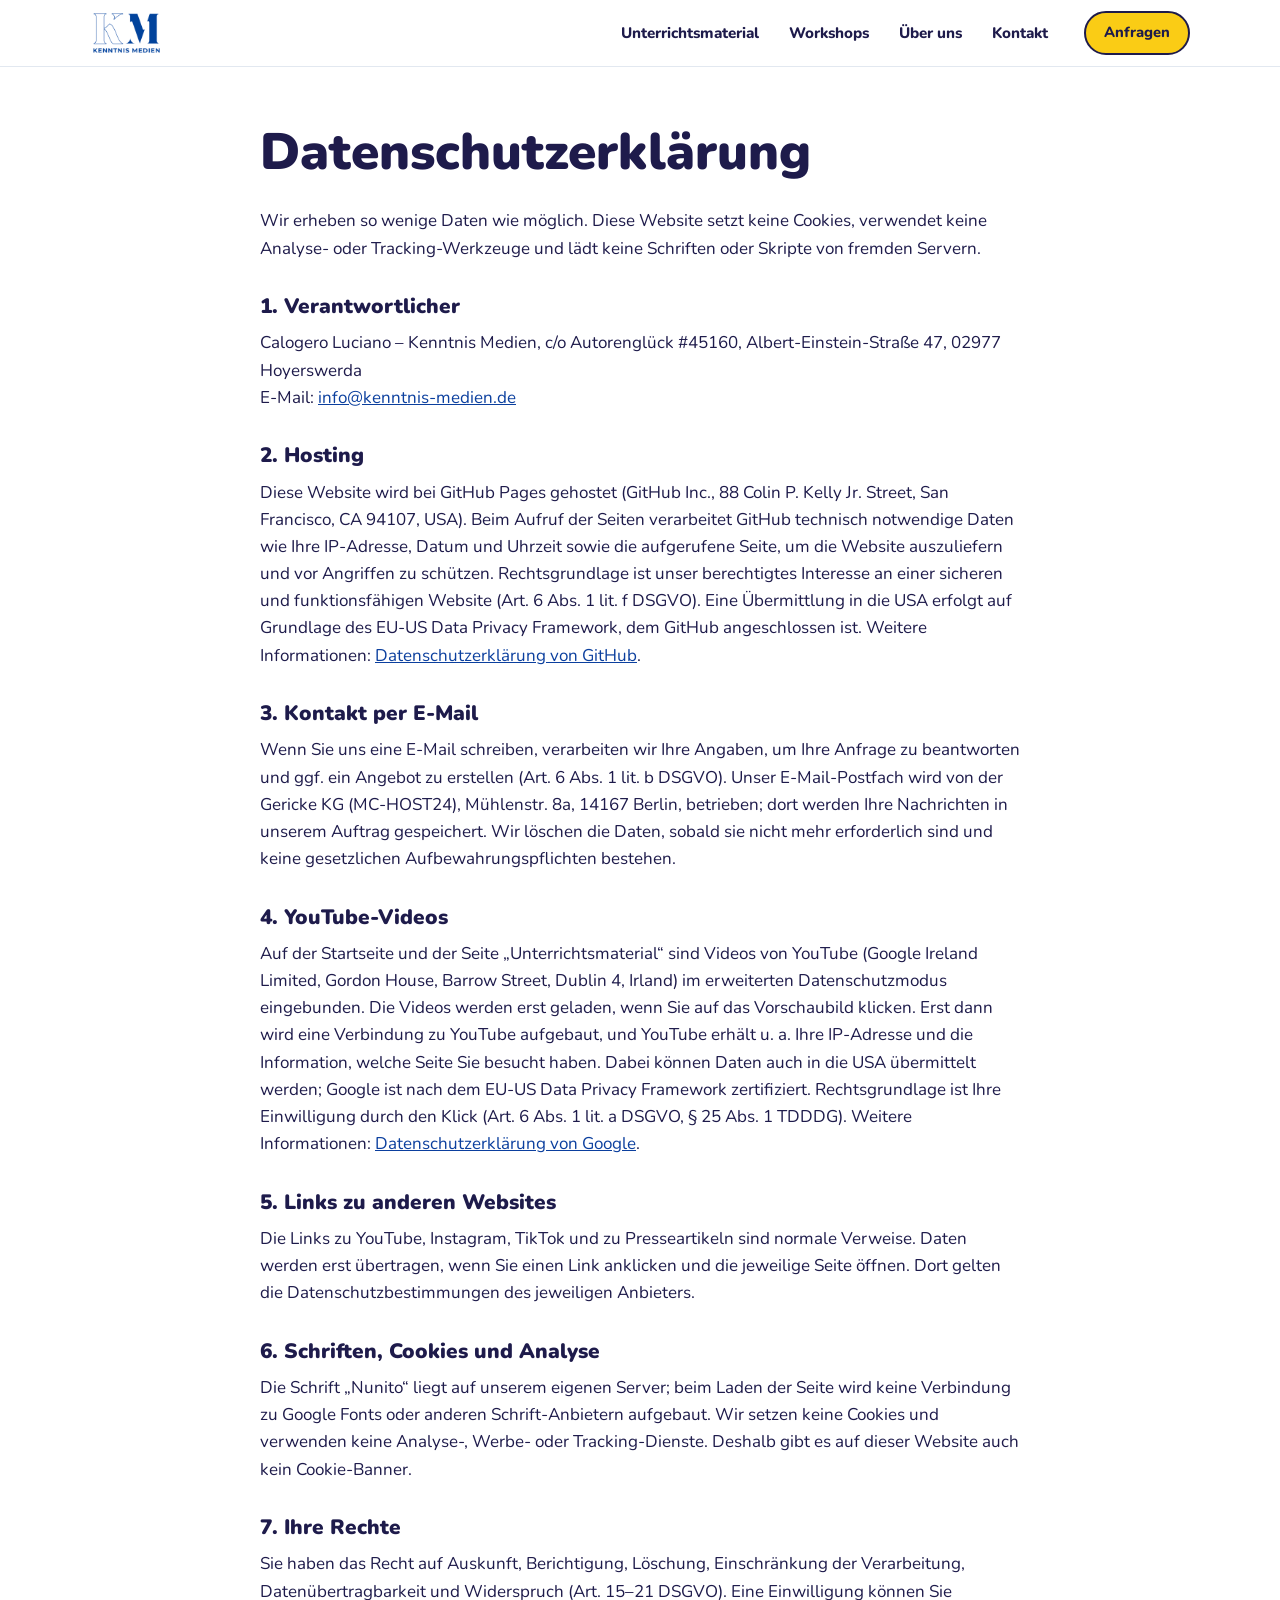
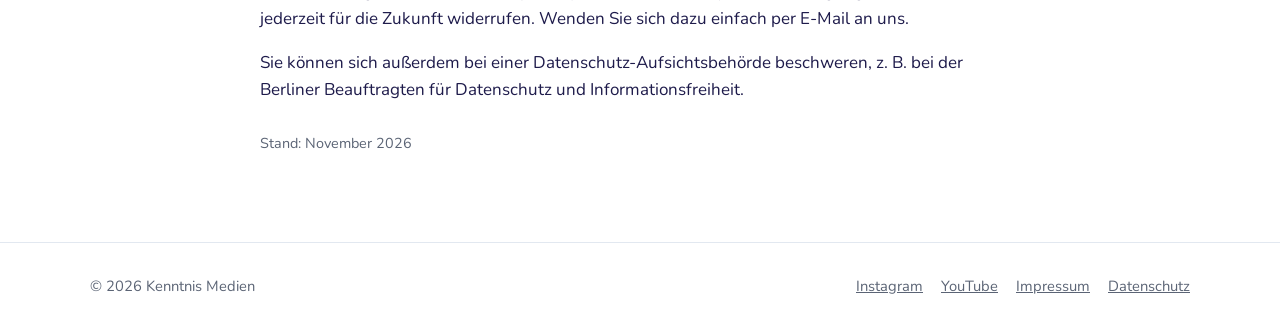
==== datenschutz/index.html @ 31ca108e "Add files via upload" ====
<!doctype html>
<html lang="de">
<head>
  <meta charset="utf-8">
  <meta name="viewport" content="width=device-width, initial-scale=1">
  <title>Datenschutz – Kenntnis Medien</title>
  <meta name="robots" content="noindex">
  <link rel="icon" href="../bilder/favicon.png">
  <link rel="stylesheet" href="../style.css?v=30">
</head>
<body>
  <header class="kopf">
    <div class="innen">
      <a class="logo" href="../"><img src="../bilder/logo.webp" alt="Kenntnis Medien" width="400" height="252"></a>
      <a class="knopf anfragen" href="../#kontakt">Anfragen</a>
      <button class="menue-knopf" type="button" aria-label="Menü öffnen" aria-expanded="false" aria-controls="hauptnav"><span></span><span></span><span></span></button>
      <nav class="nav" id="hauptnav" aria-label="Hauptnavigation">
        <a href="../material/">Unterrichtsmaterial</a>
        <a href="../#workshops">Workshops</a>
        <a href="../#ueber-uns">Über uns</a>
        <a href="../#kontakt">Kontakt</a>
      </nav>
    </div>
  </header>

  <main class="recht">
    <div class="innen">
      <h1>Datenschutzerklärung</h1>
      <p>Wir erheben so wenige Daten wie möglich. Diese Website setzt keine Cookies, verwendet keine Analyse- oder Tracking-Werkzeuge und lädt keine Schriften oder Skripte von fremden Servern.</p>

      <h2>1. Verantwortlicher</h2>
      <p>Calogero Luciano – Kenntnis Medien, c/o Autorenglück #45160, Albert-Einstein-Straße 47, 02977 Hoyerswerda<br>E-Mail: <a href="mailto:info@kenntnis-medien.de">info@kenntnis-medien.de</a></p>

      <h2>2. Hosting</h2>
      <p>Diese Website wird bei GitHub Pages gehostet (GitHub Inc., 88 Colin P. Kelly Jr. Street, San Francisco, CA 94107, USA). Beim Aufruf der Seiten verarbeitet GitHub technisch notwendige Daten wie Ihre IP-Adresse, Datum und Uhrzeit sowie die aufgerufene Seite, um die Website auszuliefern und vor Angriffen zu schützen. Rechtsgrundlage ist unser berechtigtes Interesse an einer sicheren und funktionsfähigen Website (Art. 6 Abs. 1 lit. f DSGVO). Eine Übermittlung in die USA erfolgt auf Grundlage des EU-US Data Privacy Framework, dem GitHub angeschlossen ist. Weitere Informationen: <a href="https://docs.github.com/de/site-policy/privacy-policies/github-general-privacy-statement" rel="noopener">Datenschutzerklärung von GitHub</a>.</p>

      <h2>3. Kontakt per E-Mail</h2>
      <p>Wenn Sie uns eine E-Mail schreiben, verarbeiten wir Ihre Angaben, um Ihre Anfrage zu beantworten und ggf. ein Angebot zu erstellen (Art. 6 Abs. 1 lit. b DSGVO). Unser E-Mail-Postfach wird von der Gericke KG (MC-HOST24), Mühlenstr. 8a, 14167 Berlin, betrieben; dort werden Ihre Nachrichten in unserem Auftrag gespeichert. Wir löschen die Daten, sobald sie nicht mehr erforderlich sind und keine gesetzlichen Aufbewahrungspflichten bestehen.</p>

      <h2>4. YouTube-Videos</h2>
      <p>Auf der Startseite und der Seite „Unterrichtsmaterial“ sind Videos von YouTube (Google Ireland Limited, Gordon House, Barrow Street, Dublin 4, Irland) im erweiterten Datenschutzmodus eingebunden. Die Videos werden erst geladen, wenn Sie auf das Vorschaubild klicken. Erst dann wird eine Verbindung zu YouTube aufgebaut, und YouTube erhält u. a. Ihre IP-Adresse und die Information, welche Seite Sie besucht haben. Dabei können Daten auch in die USA übermittelt werden; Google ist nach dem EU-US Data Privacy Framework zertifiziert. Rechtsgrundlage ist Ihre Einwilligung durch den Klick (Art. 6 Abs. 1 lit. a DSGVO, § 25 Abs. 1 TDDDG). Weitere Informationen: <a href="https://policies.google.com/privacy?hl=de" rel="noopener">Datenschutzerklärung von Google</a>.</p>

      <h2>5. Links zu anderen Websites</h2>
      <p>Die Links zu YouTube, Instagram, TikTok und zu Presseartikeln sind normale Verweise. Daten werden erst übertragen, wenn Sie einen Link anklicken und die jeweilige Seite öffnen. Dort gelten die Datenschutzbestimmungen des jeweiligen Anbieters.</p>

      <h2>6. Schriften, Cookies und Analyse</h2>
      <p>Die Schrift „Nunito“ liegt auf unserem eigenen Server; beim Laden der Seite wird keine Verbindung zu Google Fonts oder anderen Schrift-Anbietern aufgebaut. Wir setzen keine Cookies und verwenden keine Analyse-, Werbe- oder Tracking-Dienste. Deshalb gibt es auf dieser Website auch kein Cookie-Banner.</p>

      <h2>7. Ihre Rechte</h2>
      <p>Sie haben das Recht auf Auskunft, Berichtigung, Löschung, Einschränkung der Verarbeitung, Datenübertragbarkeit und Widerspruch (Art. 15–21 DSGVO). Eine Einwilligung können Sie jederzeit für die Zukunft widerrufen. Wenden Sie sich dazu einfach per E-Mail an uns.</p>
      <p>Sie können sich außerdem bei einer Datenschutz-Aufsichtsbehörde beschweren, z. B. bei der Berliner Beauftragten für Datenschutz und Informationsfreiheit.</p>

      <p style="color:var(--grau);font-size:.9rem;margin-top:2em">Stand: November 2026</p>
    </div>
  </main>

  <footer class="fuss">
    <div class="innen">
      <span>© 2026 Kenntnis Medien</span>
      <nav aria-label="Rechtliches">
        <a href="https://www.instagram.com/kenntnis.medien/" rel="noopener">Instagram</a>
        <a href="https://www.youtube.com/@KenntnisMedien" rel="noopener">YouTube</a>
        <a href="../impressum/">Impressum</a>
        <a href="./" aria-current="page">Datenschutz</a>
      </nav>
    </div>
  </footer>
  <script src="../menue.js?v=3" defer></script>
</body>
</html>
---- style.css ----
@font-face {
  font-family: "Nunito";
  font-style: normal;
  font-display: swap;
  font-weight: 200 1000;
  src: url("schrift/nunito.woff2") format("woff2");
}

:root {
  --dunkel: #1E1B4B;
  --blau: #0B3F9E;
  --gelb: #FACC15;
  --hellgelb: #FEF9C3;
  --petrol: #0F766E;
  --grau: #5B6475;
  --linie: #E2E8F0;
  --hell: #F4F7FC;
  --weiss: #FFFFFF;
  --rund: "Nunito", ui-rounded, "Arial Rounded MT Bold", system-ui, sans-serif;
  --text: "Nunito", system-ui, -apple-system, "Segoe UI", Roboto, Arial, sans-serif;
}

* { box-sizing: border-box; }
html { scroll-behavior: smooth; }
body {
  margin: 0;
  background: var(--weiss);
  color: var(--dunkel);
  font-family: var(--text);
  font-size: 17px;
  line-height: 1.6;
}
img { max-width: 100%; height: auto; display: block; }
a { color: var(--blau); }
h1, h2, h3 { font-family: var(--rund); font-weight: 900; line-height: 1.15; margin: 0 0 .5em; }
h1 { font-size: clamp(2rem, 5vw, 3.2rem); }
h2 { font-size: clamp(1.6rem, 3.5vw, 2.2rem); }
h3 { font-size: 1.2rem; }
p { margin: 0 0 1em; }

.innen { width: min(1100px, 100% - 32px); margin-inline: auto; }

/* Kopf */
.kopf {
  position: sticky; top: 0; z-index: 10;
  background: rgba(255,255,255,.94);
  backdrop-filter: blur(8px);
  border-bottom: 1px solid var(--linie);
}
.kopf .innen { display: flex; align-items: center; justify-content: space-between; gap: 16px; padding: 10px 0; }
.kopf .logo img { height: 46px; width: auto; }
.nav { display: flex; gap: 6px; flex-wrap: wrap; justify-content: flex-end; }
.nav a {
  font-family: var(--rund); font-size: .95rem; text-decoration: none; color: var(--dunkel);
  padding: 8px 12px; border-radius: 999px;
}
.nav a:hover, .nav a[aria-current="page"] { background: var(--hell); color: var(--blau); }
@media (max-width: 560px) {
  .kopf .logo img { height: 32px; }
  .nav { gap: 0; flex-wrap: nowrap; }
  .nav a { padding: 6px 7px; font-size: .8rem; white-space: nowrap; }
}

/* Bereiche */
section { padding: 72px 0; }
.hell { background: var(--hell); }
.kennzeile {
  display: inline-block; font-family: var(--rund); font-size: .85rem; letter-spacing: .04em;
  color: var(--petrol); background: #E6F4F2; padding: 4px 12px; border-radius: 999px; margin-bottom: 14px;
}
.einleitung { font-size: 1.15rem; color: var(--grau); max-width: 680px; }

/* Start */
.start { background: linear-gradient(160deg, #FFFFFF 0%, #EAF1FF 60%, #D6E4FF 100%); padding: 56px 0 40px; }
.start .innen { display: grid; grid-template-columns: 1.3fr .7fr; gap: 32px; align-items: center; }
.start h1 { color: var(--blau); }
.start h1 span { color: var(--dunkel); display: block; }
.start .finn { max-width: 320px; justify-self: center; }
@media (max-width: 760px) {
  .start .innen { grid-template-columns: 1fr; }
  .start .finn { max-width: 200px; grid-row: 1; }
}
.knoepfe { display: flex; gap: 12px; flex-wrap: wrap; margin-top: 24px; }
.knopf {
  font-weight: 800;
  display: inline-flex; align-items: center; gap: 8px;
  font-family: var(--rund); font-size: 1rem; text-decoration: none;
  padding: 12px 22px; border-radius: 999px; border: 2px solid var(--dunkel);
  background: var(--gelb); color: var(--dunkel);
}
.knopf:hover { transform: translateY(-1px); box-shadow: 0 4px 0 var(--dunkel); }
.knopf.zweit { background: var(--weiss); }

/* Karten */
.raster { display: grid; grid-template-columns: repeat(auto-fit, minmax(240px, 1fr)); gap: 20px; margin-top: 32px; }
.karte {
  background: var(--weiss); border: 1px solid var(--linie); border-radius: 20px; padding: 24px;
}
.karte .sym { width: 56px; height: 56px; margin-bottom: 12px; }
.karte p { color: var(--grau); margin: 0; }

/* Finn-Abschnitt */
.zweispaltig { display: grid; grid-template-columns: .6fr 1.4fr; gap: 40px; align-items: center; }
@media (max-width: 760px) { .zweispaltig { grid-template-columns: 1fr; } .zweispaltig .finn { max-width: 180px; } }
.haken { list-style: none; padding: 0; margin: 0 0 1em; }
.haken li { padding-left: 30px; position: relative; margin-bottom: 8px; }
.haken li::before { content: "✓"; position: absolute; left: 0; color: var(--petrol); font-weight: 700; }

/* Material */
.material { display: grid; grid-template-columns: repeat(auto-fit, minmax(300px, 1fr)); gap: 28px; margin-top: 32px; }
.video-karte { background: var(--weiss); border: 1px solid var(--linie); border-radius: 22px; overflow: hidden; display: flex; flex-direction: column; }
.video-karte .inhalt { padding: 20px 22px 24px; display: flex; flex-direction: column; gap: 10px; flex: 1; }
.video-karte .meta { font-size: .9rem; color: var(--grau); }
.video-karte .kompetenz { font-size: .88rem; background: var(--hellgelb); border-radius: 12px; padding: 8px 12px; }
.video-karte .knoepfe { margin-top: auto; padding-top: 8px; }
.video-karte .knopf { padding: 10px 18px; font-size: .95rem; }
.bald { font-size: .9rem; color: var(--grau); font-style: italic; align-self: center; }

.video { position: relative; aspect-ratio: 16 / 9; background: var(--dunkel); }
.video button {
  all: unset; cursor: pointer; position: absolute; inset: 0; display: block;
}
.video button img { width: 100%; height: 100%; object-fit: cover; }
.video .play {
  position: absolute; left: 50%; top: 50%; transform: translate(-50%, -50%);
  width: 72px; height: 72px; border-radius: 50%; background: var(--gelb); border: 3px solid var(--dunkel);
  display: grid; place-items: center;
}
.video .play::after { content: ""; border-left: 22px solid var(--dunkel); border-top: 14px solid transparent; border-bottom: 14px solid transparent; margin-left: 6px; }
.video .hinweis {
  position: absolute; left: 10px; right: 10px; bottom: 10px; font-size: .78rem; line-height: 1.35;
  background: rgba(30,27,75,.82); color: #fff; padding: 6px 10px; border-radius: 10px;
}
.video iframe { position: absolute; inset: 0; width: 100%; height: 100%; border: 0; }
.video button:focus-visible { outline: 4px solid var(--gelb); outline-offset: -4px; }

/* Workshops */
.formate { display: grid; grid-template-columns: repeat(auto-fit, minmax(230px, 1fr)); gap: 20px; margin-top: 28px; }
.format { border-radius: 20px; padding: 22px; background: var(--weiss); border: 2px solid var(--linie); }
.format h3 { color: var(--blau); }
.format p { color: var(--grau); margin: 0; }

/* Kontakt */
.kontakt { background: var(--dunkel); color: #fff; text-align: center; }
.kontakt .einleitung { color: #C7CBEA; margin-inline: auto; }
.kontakt .knopf { border-color: var(--gelb); }

/* Fuß */
.fuss { padding: 32px 0; font-size: .92rem; color: var(--grau); border-top: 1px solid var(--linie); }
.fuss .innen { display: flex; justify-content: space-between; gap: 16px; flex-wrap: wrap; align-items: center; }
.fuss nav { display: flex; gap: 18px; flex-wrap: wrap; }
.fuss a { color: var(--grau); }

/* Rechtstexte */
.recht { padding: 56px 0 72px; }
.recht .innen { max-width: 760px; }
.recht h2 { font-size: 1.3rem; margin-top: 1.6em; }

@media (max-width: 560px) {
  .video .hinweis { font-size: .66rem; padding: 4px 8px; left: 6px; right: 6px; bottom: 6px; }
  .video .play { width: 56px; height: 56px; }
}

/* Workshop-Details, Über mich, Presse */
.zweispalten-text { display: grid; grid-template-columns: 1fr 1fr; gap: 32px; margin-top: 40px; }
@media (max-width: 760px) { .zweispalten-text { grid-template-columns: 1fr; } }
.portrait { border-radius: 24px; width: 100%; max-width: 340px; justify-self: center; box-shadow: 0 12px 30px rgba(30,27,75,.15); }
.untertitel { color: var(--petrol); font-family: var(--rund); margin-top: -.3em; }
.zitat { margin: 0 0 1em; padding: 16px 20px; background: var(--hellgelb); border-left: 5px solid var(--gelb); border-radius: 0 16px 16px 0; font-style: italic; }
.presse { display: grid; grid-template-columns: repeat(auto-fit, minmax(230px, 1fr)); gap: 16px; margin-top: 24px; }
.presse a { display: flex; flex-direction: column; gap: 4px; text-decoration: none; color: var(--dunkel); border: 1px solid var(--linie); border-radius: 18px; padding: 18px 20px; }
.presse a:hover { border-color: var(--blau); }
.presse strong { font-family: var(--rund); font-size: 1.15rem; }
.presse span { color: var(--grau); font-size: .92rem; }
.stimmen { display: grid; grid-template-columns: repeat(auto-fit, minmax(260px, 1fr)); gap: 16px; margin-top: 16px; }
.stimmen blockquote { margin: 0; background: var(--hell); border-radius: 18px; padding: 20px 22px; }
.stimmen p { font-family: var(--rund); font-size: 1.15rem; margin: 0 0 8px; }
.stimmen cite { font-style: normal; color: var(--grau); font-size: .92rem; }
.partner { list-style: none; padding: 0; margin: 16px 0 0; display: flex; flex-wrap: wrap; gap: 10px; }
.partner li { background: var(--weiss); border: 1px solid var(--linie); border-radius: 999px; padding: 6px 14px; font-size: .92rem; }
@media (max-width: 560px) {
  .nav a.nur-gross { display: none; }
  .portrait { max-width: 240px; }
}

/* Bekanntheit im Startbereich */
.person { display: inline-flex; align-items: center; gap: 12px; margin-top: 22px; text-decoration: none; color: var(--dunkel); font-size: .95rem; line-height: 1.35; background: rgba(255,255,255,.7); padding: 8px 16px 8px 8px; border-radius: 999px; border: 1px solid var(--linie); }
.person img { width: 48px; height: 48px; border-radius: 50%; object-fit: cover; object-position: center 25%; }
.person:hover { border-color: var(--blau); }
.bekannt { padding: 34px 0 30px; background: var(--dunkel); color: #fff; }
.bekannt .innen { display: flex; flex-direction: column; align-items: center; gap: 18px; }
.bekannt-titel { font-family: var(--rund); font-size: .85rem; letter-spacing: .14em; text-transform: uppercase; color: var(--gelb); }
.medien { display: flex; flex-wrap: wrap; justify-content: center; align-items: center; gap: 14px 44px; }
.medien a { color: #fff; text-decoration: none; opacity: .92; white-space: nowrap; }
.medien a:hover { opacity: 1; color: var(--gelb); }
.m-zdf { font-family: var(--rund); font-size: 1.7rem; }
.m-zdf em { font-style: normal; background: #F58220; color: #fff; padding: 0 10px; border-radius: 10px; }
.m-fraktur { font-family: "UnifrakturMaguntia", "Old English Text MT", "Goudy Text MT", Georgia, serif; font-size: 1.75rem; }
.m-serif { font-family: Georgia, "Times New Roman", serif; font-size: 1.45rem; letter-spacing: .04em; }
.m-bz { font-family: Georgia, serif; font-style: italic; font-weight: 700; font-size: 1.9rem; }
.zahlen { display: grid; grid-template-columns: repeat(3, 1fr); gap: 16px; width: 100%; margin-top: 10px; border-top: 1px solid rgba(255,255,255,.15); padding-top: 22px; text-align: center; }
.zahlen strong { display: block; font-family: var(--rund); font-size: 1.6rem; color: var(--gelb); }
.zahlen span { font-size: .9rem; color: #C7CBEA; }
@media (max-width: 560px) {
  .medien { gap: 10px 26px; }
  .m-zdf, .m-fraktur, .m-bz { font-size: 1.35rem; }
  .m-serif { font-size: 1.1rem; }
  .zahlen { grid-template-columns: 1fr; }
}

.kennzeile, .nav a, .bekannt-titel, .zahlen strong, .stimmen p, .presse strong, .untertitel, .m-zdf { font-weight: 800; }

/* weitere Medien */
.medien span { color: #fff; white-space: nowrap; opacity: .92; }
.m-kika { font-family: var(--rund); font-weight: 900; font-size: 1.6rem; }
.m-kika em { font-style: normal; font-weight: 700; font-size: 1.1rem; color: #8BD3A1; margin-left: 4px; }
.m-rbb { font-family: var(--rund); font-weight: 900; font-size: 1.9rem; letter-spacing: -.02em; }
.m-next { font-family: var(--rund); font-weight: 800; font-size: 1.4rem; }
.m-next em { font-style: normal; font-weight: 900; background: #fff; color: var(--dunkel); padding: 0 8px; border-radius: 6px; margin-left: 4px; }
.karte-presse { display: flex; flex-direction: column; gap: 4px; border: 1px solid var(--linie); border-radius: 18px; padding: 18px 20px; }
.karte-presse strong { font-family: var(--rund); font-weight: 800; font-size: 1.15rem; }
.karte-presse span { color: var(--grau); font-size: .92rem; }
@media (max-width: 560px) {
  .m-kika, .m-rbb { font-size: 1.35rem; }
  .m-next { font-size: 1.15rem; }
}

/* Über uns / Team */
.team { display: grid; gap: 24px; margin-top: 32px; }
.person-karte { display: grid; grid-template-columns: 260px 1fr; gap: 32px; align-items: start; background: var(--weiss); border: 1px solid var(--linie); border-radius: 24px; padding: 28px; }
.person-karte .portrait { max-width: 260px; box-shadow: none; }
.person-karte h3 { font-size: 1.5rem; margin-bottom: .2em; }
@media (max-width: 760px) {
  .person-karte { grid-template-columns: 1fr; padding: 20px; }
  .person-karte .portrait { max-width: 220px; }
}

/* Fotoreihe Workshops */
.fotoreihe { display: grid; grid-template-columns: 1.4fr 1fr 1fr; gap: 16px; margin-top: 32px; }
.fotoreihe figure { margin: 0; height: 340px; border-radius: 20px; overflow: hidden; }
.fotoreihe img { width: 100%; height: 100%; object-fit: cover; display: block; }
@media (max-width: 760px) {
  .fotoreihe { grid-template-columns: 1fr 1fr; gap: 10px; }
  .fotoreihe .gross { grid-column: 1 / -1; height: 260px; }
  .fotoreihe figure { height: 170px; border-radius: 14px; }
}

/* Startbereich Handy: Finn kleiner, damit die Knöpfe sofort sichtbar sind */
@media (max-width: 760px) {
  .start { padding-top: 20px; }
  .start .innen { gap: 8px; }
  .start .finn { max-width: 110px; }
}

/* Startbereich Handy: Finn ausblenden, er hat weiter unten seinen eigenen Bereich */
@media (max-width: 760px) {
  .start { padding-top: 32px; }
  .start .finn { display: none; }
}

/* Formate: alle 5 Karten in einer Reihe statt einer allein in Reihe 2 */
@media (min-width: 1000px) { .formate { grid-template-columns: repeat(4, 1fr); gap: 16px; } }

/* Handy: Karten kompakter (Symbol links, Text rechts), damit die Seite kürzer wird */
@media (max-width: 760px) {
  .raster { gap: 12px; }
  .karte { display: grid; grid-template-columns: 44px 1fr; column-gap: 14px; padding: 16px 18px; border-radius: 16px; }
  .karte .sym { width: 44px; height: 44px; margin: 0; grid-row: 1 / span 2; }
  .karte h3 { margin: 0 0 4px; font-size: 1.05rem; }
  .karte p { font-size: .95rem; }
  .formate { gap: 12px; }
  .format { padding: 16px 18px; border-radius: 16px; }
  .format h3 { margin: 0 0 4px; font-size: 1.05rem; }
  .format p { font-size: .95rem; }
  .presse { gap: 10px; }
  .karte-presse { padding: 14px 18px; }
}

/* Kopfzeile: Menü-Symbol und Anfragen-Knopf auf dem Handy */
.kopf .anfragen, .menue-knopf { display: none; }
@media (max-width: 760px) {
  .kopf .innen { gap: 10px; padding: 10px 0; }
  .kopf .logo { margin-right: auto; }
  .kopf .logo img { height: 36px; }
  .kopf .anfragen { display: inline-flex; padding: 8px 16px; font-size: .92rem; }
  .menue-knopf {
    display: inline-flex; flex-direction: column; justify-content: center; gap: 5px;
    width: 44px; height: 44px; padding: 0 11px; border: 0; border-radius: 12px;
    background: var(--hell); cursor: pointer;
  }
  .menue-knopf span { display: block; height: 2.5px; border-radius: 2px; background: var(--dunkel); transition: transform .2s, opacity .2s; }
  .kopf.offen .menue-knopf span:nth-child(1) { transform: translateY(7.5px) rotate(45deg); }
  .kopf.offen .menue-knopf span:nth-child(2) { opacity: 0; }
  .kopf.offen .menue-knopf span:nth-child(3) { transform: translateY(-7.5px) rotate(-45deg); }
  .nav {
    display: none; position: absolute; left: 0; right: 0; top: 100%;
    flex-direction: column; gap: 2px; padding: 10px 16px 18px;
    background: var(--weiss); border-bottom: 1px solid var(--linie);
    box-shadow: 0 16px 30px rgba(30,27,75,.12);
  }
  .kopf.offen .nav { display: flex; }
  .nav a, .nav a.nur-gross { display: block; padding: 14px 12px; font-size: 1.1rem; border-radius: 12px; white-space: normal; }
}

/* Handy: Presse als kompakte Liste, Finn kleiner, Gründer-Karte mit kleinem Foto */
@media (max-width: 760px) {
  .presse { gap: 0; border: 1px solid var(--linie); border-radius: 18px; overflow: hidden; background: var(--weiss); }
  .presse a, .presse .karte-presse { border: 0; border-radius: 0; border-bottom: 1px solid var(--linie); padding: 13px 44px 13px 18px; gap: 1px; position: relative; }
  .presse > :last-child { border-bottom: 0; }
  .presse a::after { content: "›"; position: absolute; right: 18px; top: 50%; transform: translateY(-50%); font-size: 1.5rem; color: var(--blau); }
  .presse strong { font-size: 1rem; }
  .presse span { font-size: .88rem; }

  .zweispaltig { gap: 16px; }
  .zweispaltig .finn { max-width: 130px; }

  .person-karte { grid-template-columns: 76px 1fr; column-gap: 16px; row-gap: 0; align-items: center; padding: 20px; }
  .person-karte > div { display: contents; }
  .person-karte .portrait { grid-row: 1 / span 2; width: 76px; height: 76px; max-width: none; object-fit: cover; object-position: center 20%; border-radius: 50%; align-self: center; }
  .person-karte h3 { margin: 0; align-self: end; font-size: 1.3rem; }
  .person-karte .untertitel { margin: 0; align-self: start; }
  .person-karte p:not(.untertitel), .person-karte .zitat { grid-column: 1 / -1; }
  .person-karte p:not(.untertitel) { margin-top: 16px; }
  .person-karte .zitat { font-size: .95rem; margin-bottom: 0; }
}

/* Sprungziele nicht unter der festen Kopfzeile verstecken */
section[id] { scroll-margin-top: 72px; }

/* Glanz-Effekt: heller Streifen wischt über die Knöpfe im Startbereich */
.start .knopf { position: relative; overflow: hidden; isolation: isolate; }
.start .knopf::after {
  content: ""; position: absolute; top: -20%; bottom: -20%; left: -60%; width: 45%;
  background: linear-gradient(100deg, transparent 0%, rgba(255,255,255,.75) 50%, transparent 100%);
  transform: skewX(-20deg); pointer-events: none; z-index: -1;
}
.start .knopf:not(.zweit)::after { animation: glanz 3.6s ease-in-out 1s infinite; }
.start .knopf.zweit::after { background: linear-gradient(100deg, transparent 0%, rgba(250,204,21,.55) 50%, transparent 100%); animation: glanz 3.6s ease-in-out 2.8s infinite; }
.start .knopf:hover::after { animation: glanz-einmal .7s ease-out; }
@keyframes glanz { 0% { left: -60%; } 30%, 100% { left: 130%; } }
@keyframes glanz-einmal { from { left: -60%; } to { left: 130%; } }
@media (prefers-reduced-motion: reduce) { .start .knopf::after { animation: none !important; display: none; } }

/* Einblenden beim Scrollen (Klassen setzt menue.js; ohne JavaScript bleibt alles sichtbar) */
.einblenden { opacity: 0; transform: translateY(22px); transition: opacity .6s ease, transform .6s cubic-bezier(.2,.7,.2,1); }
.einblenden.sichtbar { opacity: 1; transform: none; }

/* Karten reagieren beim Drüberfahren / Antippen */
.karte, .format, .video-karte { transition: transform .25s ease, box-shadow .25s ease, border-color .25s ease, opacity .6s ease; }
.karte:hover, .format:hover, .video-karte:hover { transform: translateY(-4px); box-shadow: 0 14px 28px rgba(30,27,75,.10); border-color: #C7D4EA; }
.karte:active, .format:active { transform: translateY(-2px) scale(.99); }
.presse a { transition: background-color .2s ease, border-color .2s ease; }
.presse a:hover, .presse a:active { background: var(--hell); }

@media (prefers-reduced-motion: reduce) {
  .einblenden { opacity: 1 !important; transform: none !important; transition: none !important; }
  .karte, .format, .video-karte { transition: none; }
  .karte:hover, .format:hover, .video-karte:hover { transform: none; }
}
.einblenden.karte, .einblenden.format, .einblenden.video-karte { transition: opacity .6s ease, transform .6s cubic-bezier(.2,.7,.2,1); }

/* Highlight „WUNDEN“ */
.highlight { display: grid; grid-template-columns: 1.1fr 1fr; gap: 28px; align-items: center; margin-top: 28px; padding: 22px; border-radius: 24px; background: var(--dunkel); color: #fff; text-decoration: none; transition: transform .25s ease, box-shadow .25s ease; }
.highlight:hover { transform: translateY(-4px); box-shadow: 0 18px 36px rgba(30,27,75,.25); }
.highlight-bild { position: relative; display: block; border-radius: 16px; overflow: hidden; }
.highlight-bild img { width: 100%; aspect-ratio: 16 / 9; object-fit: cover; }
.highlight .play { position: absolute; left: 50%; top: 50%; width: 64px; height: 64px; margin: -32px 0 0 -32px; border-radius: 50%; background: var(--gelb); box-shadow: 0 6px 18px rgba(0,0,0,.3); }
.highlight .play::after { content: ""; position: absolute; left: 26px; top: 20px; border-left: 18px solid var(--dunkel); border-top: 12px solid transparent; border-bottom: 12px solid transparent; }
.highlight-text { display: flex; flex-direction: column; gap: 8px; }
.highlight .kennzeile { align-self: flex-start; background: rgba(250,204,21,.15); color: var(--gelb); }
.highlight strong { font-family: var(--rund); font-weight: 900; font-size: 1.45rem; line-height: 1.2; }
.highlight-text > span:not(.kennzeile):not(.highlight-link) { color: #D6DBF0; }
.highlight-link { color: var(--gelb); font-family: var(--rund); font-weight: 800; }

/* Ausgewählte Referenzen */
.referenzen { display: grid; grid-template-columns: repeat(3, 1fr); gap: 16px; margin-top: 16px; }
.referenz { display: flex; flex-direction: column; gap: 4px; padding: 18px 20px; border-radius: 18px; background: var(--hellgelb); border: 1px solid #F5E08A; color: var(--dunkel); text-decoration: none; }
.referenz strong { font-family: var(--rund); font-weight: 900; font-size: 1.15rem; }
.referenz span { color: var(--grau); font-size: .95rem; }
a.referenz span { color: var(--blau); font-weight: 700; }
a.referenz:hover { border-color: var(--gelb); }

@media (max-width: 760px) {
  .highlight { grid-template-columns: 1fr; gap: 16px; padding: 16px; border-radius: 20px; }
  .highlight strong { font-size: 1.25rem; }
  .highlight .play { width: 54px; height: 54px; margin: -27px 0 0 -27px; }
  .highlight .play::after { left: 22px; top: 16px; border-left-width: 15px; border-top-width: 11px; border-bottom-width: 11px; }
  .referenzen { grid-template-columns: 1fr; gap: 10px; }
  .referenz { padding: 14px 18px; }
}

/* Kennzahlen als eigene helle Leiste unter dem blauen „Bekannt aus“-Block */
.kennzahlen { background: var(--hell); padding: 26px 0; border-bottom: 1px solid var(--linie); }
.kennzahlen .zahlen { margin: 0; padding: 0; border: 0; gap: 20px; }
.kennzahlen .zahlen > div { position: relative; }
.kennzahlen .zahlen > div + div::before { content: ""; position: absolute; left: -10px; top: 10%; bottom: 10%; width: 1px; background: var(--linie); }
.kennzahlen .zahlen strong { color: var(--blau); font-size: 1.6rem; }
.kennzahlen .zahlen span { color: var(--grau); }
@media (max-width: 760px) {
  .bekannt { padding: 26px 0 24px; }
  .kennzahlen { padding: 18px 0; }
  .kennzahlen .zahlen { grid-template-columns: repeat(3, 1fr); gap: 12px; }
  .kennzahlen .zahlen > div + div::before { left: -6px; }
  .kennzahlen .zahlen strong { font-size: 1rem; line-height: 1.25; }
  .kennzahlen .zahlen span { font-size: .74rem; line-height: 1.35; display: block; margin-top: 4px; }
}

/* Mobiler Start: gleich breite Knöpfe, kompakterer Text, Gründer-Zeile ohne doppeltes „Bekannt aus“ */
.person-rolle { display: none; }
@media (max-width: 760px) {
  .start .einleitung { font-size: 1.02rem; line-height: 1.55; }
  .start .knoepfe { flex-direction: column; gap: 10px; margin-top: 20px; }
  .start .knoepfe .knopf { width: 100%; justify-content: center; text-align: center; }
  .person-vor, .person-presse { display: none; }
  .person-rolle { display: inline; color: var(--grau); font-size: .88rem; }
  .person { margin-top: 18px; padding-right: 22px; }
}

/* Bekannt aus: fünf Namen, auf dem Handy in zwei Zeilen */
@media (max-width: 760px) {
  .medien { gap: 12px 22px; }
  .medien .m-fraktur { font-size: 1.2rem; }
  .medien .m-serif { font-size: .98rem; letter-spacing: .03em; }
}

/* Video-Link unter der Partner-Liste */
.partner-video { margin: 18px 0 0; }
.partner-video a { color: var(--blau); font-weight: 700; text-decoration: none; }
.partner-video a:hover { text-decoration: underline; }

/* Partner-Liste auf dem Handy kompakter */
@media (max-width: 760px) {
  .partner { gap: 6px; margin-top: 12px; }
  .partner li { font-size: .8rem; padding: 4px 11px; }
  .partner-video { margin-top: 14px; }
  .partner-video a { font-size: .92rem; }
}

/* Referenzen als Logo-Reihe: alle Logos gleich hoch, ruhig nebeneinander */
.logo-reihe { list-style: none; padding: 0; margin: 16px 0 0; display: grid; grid-template-columns: repeat(auto-fill, minmax(200px, 1fr)); gap: 16px; }
.logo-reihe li { background: var(--weiss); border: 1px solid var(--linie); border-radius: 18px; padding: 20px 18px 16px; display: flex; flex-direction: column; align-items: center; text-align: center; gap: 4px; }
.logo-reihe img { height: 64px; width: auto; max-width: 100%; object-fit: contain; margin-bottom: 10px; }
.logo-reihe strong { font-size: .95rem; color: var(--dunkel); line-height: 1.3; }
.logo-reihe span { font-size: .82rem; color: var(--grau); line-height: 1.35; }
@media (min-width: 1000px) { .logo-reihe { grid-template-columns: repeat(4, 1fr); } }
@media (max-width: 760px) {
  .logo-reihe { grid-template-columns: repeat(2, 1fr); gap: 10px; }
  .logo-reihe li { padding: 16px 12px 12px; }
  .logo-reihe img { height: 48px; margin-bottom: 8px; }
  .logo-reihe strong { font-size: .86rem; }
  .logo-reihe span { font-size: .76rem; }
}

/* Referenz 1. FC Union Berlin mit Logo (bis die Logo-Reihe genug Logos hat) */
.union-referenz { display: flex; align-items: center; gap: 28px; margin-top: 16px; background: var(--weiss); border: 1px solid var(--linie); border-radius: 20px; padding: 22px 28px; max-width: 720px; }
.union-referenz img { width: 170px; height: auto; flex-shrink: 0; }
.union-referenz div { display: flex; flex-direction: column; gap: 4px; }
.union-referenz strong { font-size: 1.15rem; color: var(--dunkel); }
.union-referenz span { color: var(--grau); font-size: .95rem; line-height: 1.45; }
@media (max-width: 760px) {
  .union-referenz { flex-direction: column; align-items: flex-start; gap: 14px; padding: 18px 20px; }
  .union-referenz img { width: 140px; }
}

/* „Das sagen Schulen“ als Sprechblasen */
.stimmen { gap: 24px; align-items: start; }
.stimmen blockquote { background: none; padding: 0; border-radius: 0; }
.stimmen blockquote p { position: relative; background: #E6EEFB; border-radius: 22px; padding: 22px 24px; margin: 0 0 22px; line-height: 1.4; }
.stimmen blockquote p::after { content: ""; position: absolute; left: 34px; bottom: -14px; width: 0; height: 0; border-left: 0 solid transparent; border-right: 22px solid transparent; border-top: 16px solid #E6EEFB; }
.stimmen blockquote:nth-child(2n) p { background: var(--hellgelb); }
.stimmen blockquote:nth-child(2n) p::after { border-top-color: var(--hellgelb); }
.stimmen cite { display: flex; align-items: center; gap: 10px; padding-left: 22px; }
.stimmen cite::before { content: ""; width: 30px; height: 30px; flex-shrink: 0; border-radius: 50%; background: var(--blau) url("data:image/svg+xml,%3Csvg xmlns='http://www.w3.org/2000/svg' viewBox='0 0 24 24' fill='none' stroke='white' stroke-width='2' stroke-linecap='round' stroke-linejoin='round'%3E%3Cpath d='M3 10l9-5 9 5-9 5-9-5z'/%3E%3Cpath d='M7 12v4c0 1 2.5 3 5 3s5-2 5-3v-4'/%3E%3C/svg%3E") center / 18px no-repeat; }
@media (max-width: 760px) {
  .stimmen { gap: 18px; }
  .stimmen blockquote p { padding: 18px 20px; font-size: 1.05rem; }
}

/* Anfragen-Knopf auch am Desktop: rechts neben der Navigation */
@media (min-width: 761px) {
  .kopf .anfragen { display: inline-flex; order: 3; padding: 8px 18px; font-size: .92rem; margin-left: 8px; }
  .kopf .nav { order: 2; margin-left: auto; }
  .kopf .logo { order: 1; }
}

/* Mobil: Gründer-Zeile im Start ausblenden (Vorstellung steht unter „Über uns“) */
@media (max-width: 760px) {
  .start .person { display: none; }
}

/* „Bekannt aus“ einheitlich: logo! wie NEXT weiß mit dunkler Schrift */
.m-zdf em { background: #fff; color: var(--dunkel); }
.medien a:hover .m-zdf em, .m-zdf:hover em { background: var(--gelb); }

/* Lernvideo-Reihe: Finn auf dem Handy neben der Überschrift */
.finn-mini { display: none; }
@media (max-width: 760px) {
  .zweispaltig > .finn-gross { display: none; }
  .reihe-kopf { display: grid; grid-template-columns: 1fr 128px; align-items: center; gap: 12px; margin-bottom: 8px; }
  .reihe-kopf h2 { margin-bottom: 0; }
  .finn-mini { display: block; width: 128px; height: 128px; object-fit: contain; object-position: center bottom; padding: 8px 6px 0; border-radius: 50%; background: radial-gradient(circle at 50% 58%, var(--hellgelb) 0 62%, transparent 63%); }
}
.ganz { white-space: nowrap; }

/* Mobil straffen: kleinere Abstände zwischen Abschnitten, kompaktere Einleitungen */
@media (max-width: 760px) {
  section { padding: 44px 0; }
  .einleitung { font-size: 1.02rem; line-height: 1.55; }
  .person-karte .zitat { font-size: .88rem; line-height: 1.5; padding: 14px 16px; }
  .highlight { margin-top: 28px; }
}

/* Material: Knöpfe auf dem Handy gleich breit */
@media(max-width:760px){.video-karte .knoepfe{flex-direction:column;gap:10px}.video-karte .knoepfe .knopf{width:100%;justify-content:center;text-align:center}}

/* Umfang und Kosten */
.ablauf{display:grid;grid-template-columns:repeat(3,1fr);gap:16px;margin-top:16px}
.ablauf>div{background:var(--hell);border-left:4px solid var(--gelb);border-radius:14px;padding:18px 20px}
.ablauf strong{display:block;font-family:var(--rund);font-weight:800;font-size:1.08rem;color:var(--blau);margin-bottom:4px}
.ablauf p{margin:0;font-size:.95rem;line-height:1.5}
@media(max-width:760px){.ablauf{grid-template-columns:1fr;gap:10px}.ablauf>div{padding:14px 16px}}

.ziele{margin-top:28px}
.ziele .haken{display:grid;grid-template-columns:1fr 1fr;column-gap:32px;margin:12px 0 0}
.schritte{counter-reset:schritt}
.schritte>div{counter-increment:schritt}
.schritte strong::before{content:counter(schritt);display:inline-flex;align-items:center;justify-content:center;width:26px;height:26px;margin-right:10px;border-radius:50%;background:var(--blau);color:#fff;font-size:.9rem;vertical-align:1px}
@media(max-width:760px){.ziele .haken{grid-template-columns:1fr}}

.highlight .video{aspect-ratio:16/9}
.highlight .video .play{transform:none;border:0;display:block}
.highlight .video .play::after{margin:0}
.highlight a.highlight-link{color:var(--gelb);text-decoration:none;align-self:flex-start}
.highlight a.highlight-link:hover{text-decoration:underline}
.highlight:hover{transform:none;box-shadow:none}
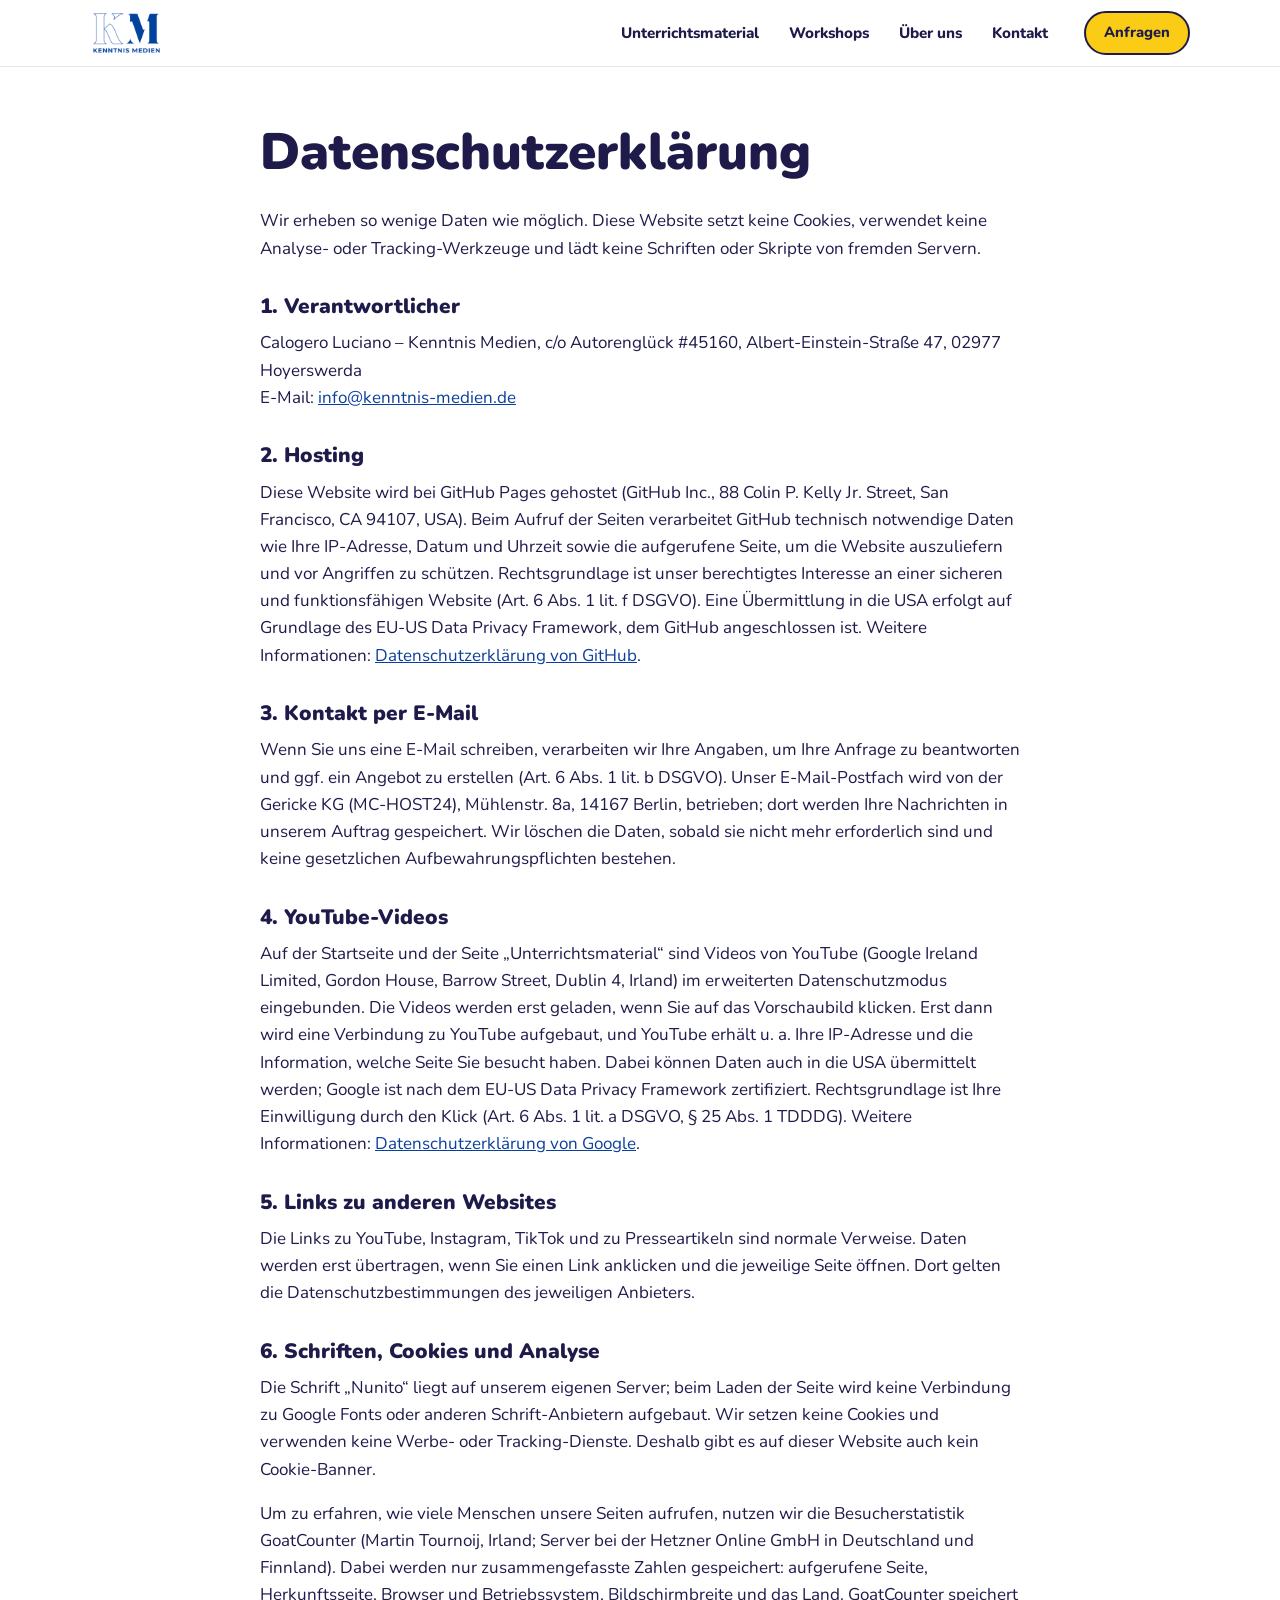
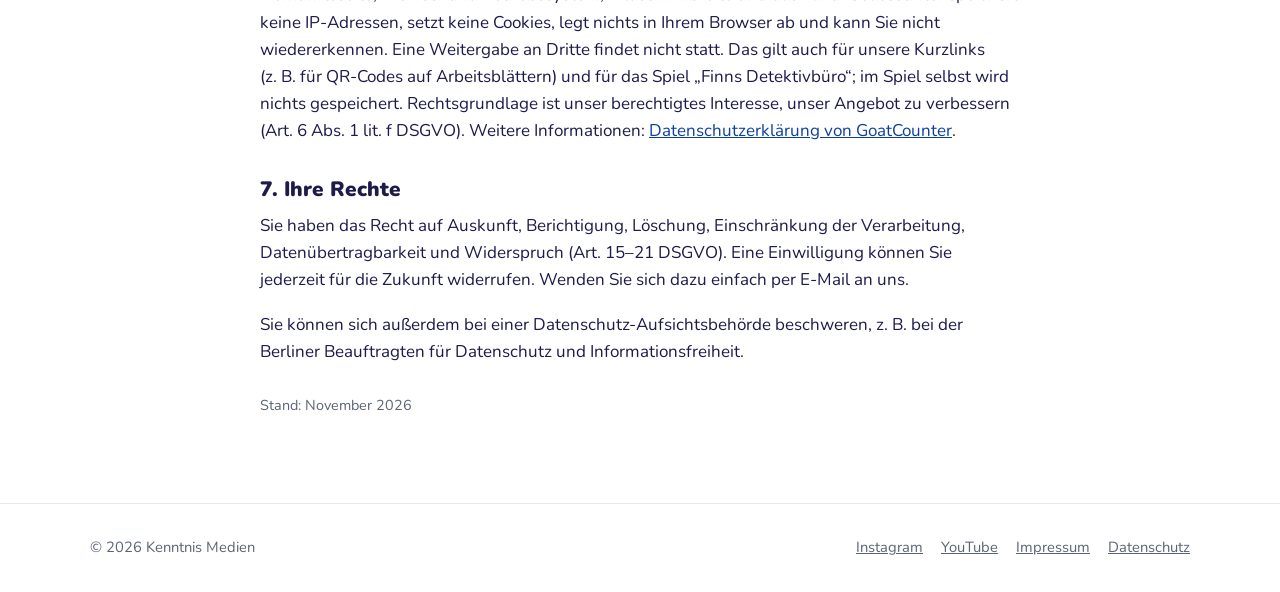
==== commit f015b2c3: "Besucherstatistik GoatCounter (ohne Cookies), Zählung der Kurzlinks, Datenschutzerklärung ergänzt Co" ====
--- a/datenschutz/index.html
+++ b/datenschutz/index.html
@@ -6,7 +6,7 @@
   <title>Datenschutz – Kenntnis Medien</title>
   <meta name="robots" content="noindex">
   <link rel="icon" href="../bilder/favicon.png">
-  <link rel="stylesheet" href="../style.css?v=30">
+  <link rel="stylesheet" href="../style.css?v=34">
 </head>
 <body>
   <header class="kopf">
@@ -44,7 +44,8 @@
       <p>Die Links zu YouTube, Instagram, TikTok und zu Presseartikeln sind normale Verweise. Daten werden erst übertragen, wenn Sie einen Link anklicken und die jeweilige Seite öffnen. Dort gelten die Datenschutzbestimmungen des jeweiligen Anbieters.</p>
 
       <h2>6. Schriften, Cookies und Analyse</h2>
-      <p>Die Schrift „Nunito“ liegt auf unserem eigenen Server; beim Laden der Seite wird keine Verbindung zu Google Fonts oder anderen Schrift-Anbietern aufgebaut. Wir setzen keine Cookies und verwenden keine Analyse-, Werbe- oder Tracking-Dienste. Deshalb gibt es auf dieser Website auch kein Cookie-Banner.</p>
+      <p>Die Schrift „Nunito“ liegt auf unserem eigenen Server; beim Laden der Seite wird keine Verbindung zu Google Fonts oder anderen Schrift-Anbietern aufgebaut. Wir setzen keine Cookies und verwenden keine Werbe- oder Tracking-Dienste. Deshalb gibt es auf dieser Website auch kein Cookie-Banner.</p>
+      <p>Um zu erfahren, wie viele Menschen unsere Seiten aufrufen, nutzen wir die Besucherstatistik GoatCounter (Martin Tournoij, Irland; Server bei der Hetzner Online GmbH in Deutschland und Finnland). Dabei werden nur zusammengefasste Zahlen gespeichert: aufgerufene Seite, Herkunftsseite, Browser und Betriebssystem, Bildschirmbreite und das Land. GoatCounter speichert keine IP-Adressen, setzt keine Cookies, legt nichts in Ihrem Browser ab und kann Sie nicht wiedererkennen. Eine Weitergabe an Dritte findet nicht statt. Das gilt auch für unsere Kurzlinks (z.&nbsp;B. für QR-Codes auf Arbeitsblättern) und für das Spiel „Finns Detektivbüro“; im Spiel selbst wird nichts gespeichert. Rechtsgrundlage ist unser berechtigtes Interesse, unser Angebot zu verbessern (Art. 6 Abs. 1 lit. f DSGVO). Weitere Informationen: <a href="https://www.goatcounter.com/help/privacy" rel="noopener">Datenschutzerklärung von GoatCounter</a>.</p>
 
       <h2>7. Ihre Rechte</h2>
       <p>Sie haben das Recht auf Auskunft, Berichtigung, Löschung, Einschränkung der Verarbeitung, Datenübertragbarkeit und Widerspruch (Art. 15–21 DSGVO). Eine Einwilligung können Sie jederzeit für die Zukunft widerrufen. Wenden Sie sich dazu einfach per E-Mail an uns.</p>
@@ -66,5 +67,6 @@
     </div>
   </footer>
   <script src="../menue.js?v=3" defer></script>
+  <script data-goatcounter="https://kenntnis-medien.goatcounter.com/count" async src="//gc.zgo.at/count.js"></script>
 </body>
 </html>
--- a/style.css
+++ b/style.css
@@ -114,6 +114,21 @@
 .video-karte .kompetenz { font-size: .88rem; background: var(--hellgelb); border-radius: 12px; padding: 8px 12px; }
 .video-karte .knoepfe { margin-top: auto; padding-top: 8px; }
 .video-karte .knopf { padding: 10px 18px; font-size: .95rem; }
+/* Demnächst: angekündigte Folgen, werden zur Veröffentlichungszeit automatisch zur vollen Karte (video.js) */
+.demnaechst { margin-top: 48px; }
+.demnaechst h2 { font-size: 1.5rem; margin: 0; }
+.bald-liste { list-style: none; margin: 16px 0 0; padding: 0; display: grid; grid-template-columns: repeat(auto-fit, minmax(280px, 1fr)); gap: 16px; }
+.bald-liste li { display: flex; gap: 14px; align-items: center; background: var(--weiss); border: 1px dashed #C7D4EA; border-radius: 18px; padding: 12px; }
+.bald-liste img { width: 132px; height: auto; aspect-ratio: 16 / 9; object-fit: cover; border-radius: 10px; filter: saturate(.75); opacity: .9; flex-shrink: 0; }
+.bald-liste b { display: block; font-size: 1.05rem; line-height: 1.25; }
+.bald-datum { display: inline-block; font-size: .78rem; font-weight: 800; color: var(--blau); background: #E8EFFB; border-radius: 999px; padding: 2px 10px; margin-bottom: 4px; }
+.bald-liste small { display: block; color: var(--grau); font-size: .85rem; margin-top: 2px; }
+.naechste-folge { display: inline-flex; flex-wrap: wrap; align-items: baseline; gap: 0 6px; margin-top: 14px; padding: 8px 16px; border-radius: 999px; background: #E8EFFB; color: var(--blau); font-size: .95rem; text-decoration: none; }
+.naechste-folge:hover { background: #DCE6F8; }
+.naechste-folge b { color: var(--dunkel, #1E1B4B); }
+.demnaechst { scroll-margin-top: 90px; }
+.bald-hinweis { margin: 14px 0 0; color: var(--grau); font-size: .95rem; }
+@media (max-width: 420px) { .bald-liste img { width: 104px; } }
 .bald { font-size: .9rem; color: var(--grau); font-style: italic; align-self: center; }
 
 .video { position: relative; aspect-ratio: 16 / 9; background: var(--dunkel); }
@@ -533,3 +548,25 @@
 .highlight a.highlight-link{color:var(--gelb);text-decoration:none;align-self:flex-start}
 .highlight a.highlight-link:hover{text-decoration:underline}
 .highlight:hover{transform:none;box-shadow:none}
+
+.person-karte .zitat{position:relative;margin:24px 0 0;padding:20px 24px;background:var(--hellgelb);border:0;border-radius:22px;font-style:normal;font-family:var(--rund);font-weight:700;font-size:1.12rem;line-height:1.45;color:var(--dunkel)}
+.person-karte .zitat::before{content:"";position:absolute;left:34px;top:-14px;border-right:22px solid transparent;border-bottom:16px solid var(--hellgelb)}
+@media(max-width:760px){.person-karte .zitat{font-size:1rem;padding:16px 18px;margin-top:22px}}
+
+/* Spiel-Kasten auf der Material-Seite */
+.spiel-kasten {
+  display: flex; gap: 14px; align-items: center;
+  margin: 20px 0 4px; padding: 10px 16px; border-radius: 16px;
+  background: var(--dunkel); color: var(--weiss); text-decoration: none;
+  border: 2px solid var(--gelb); transition: transform .15s;
+}
+.spiel-kasten:hover { transform: translateY(-1px); }
+.spiel-kasten img { width: 44px; height: auto; flex: none; }
+.spiel-text { display: flex; flex-direction: column; gap: 1px; line-height: 1.35; font-size: .95rem; flex: 1; }
+.spiel-text strong { font-family: var(--rund); font-weight: 900; font-size: 1.1rem; color: var(--gelb); }
+.spiel-kasten .knopf { white-space: nowrap; border-color: var(--gelb); padding: 8px 16px; font-size: .95rem; flex: none; }
+@media (max-width: 640px) {
+  .spiel-kasten { flex-wrap: wrap; }
+  .spiel-text { flex-basis: calc(100% - 60px); }
+  .spiel-kasten .knopf { flex-basis: 100%; justify-content: center; }
+}
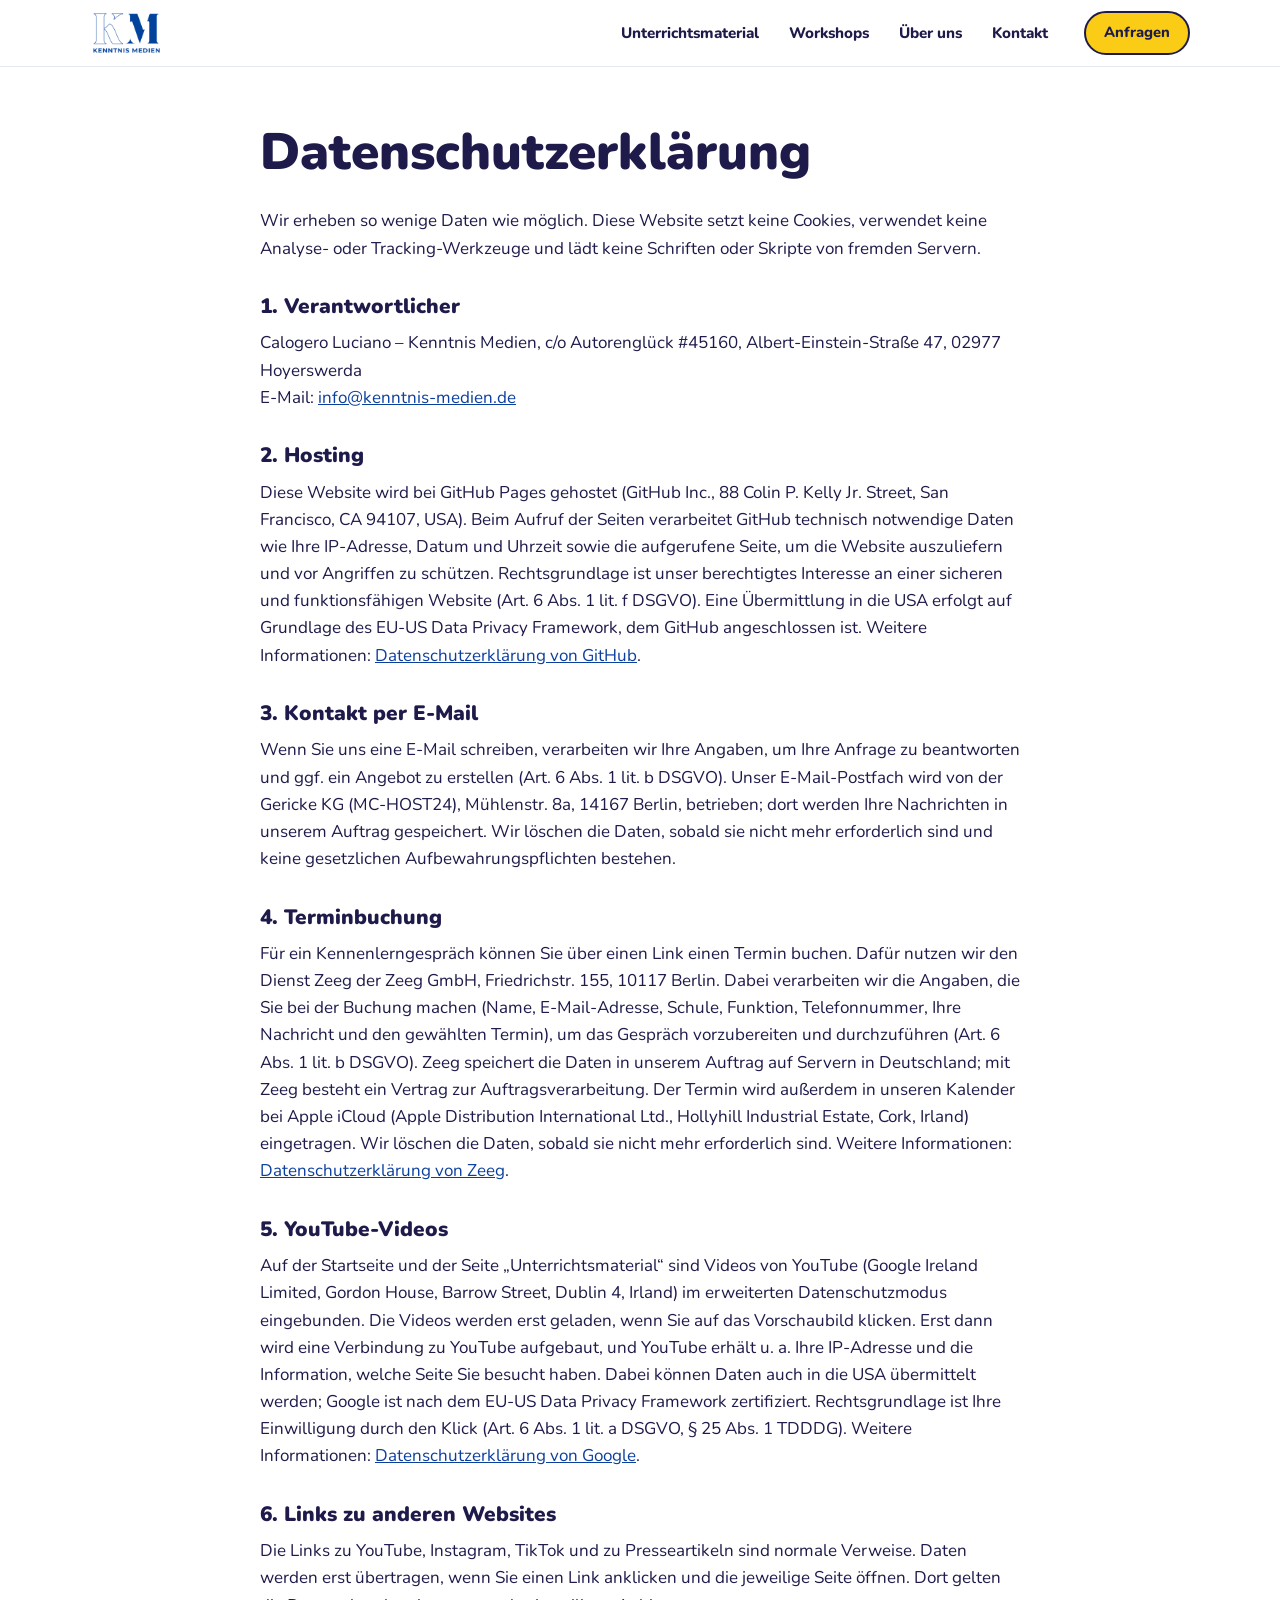
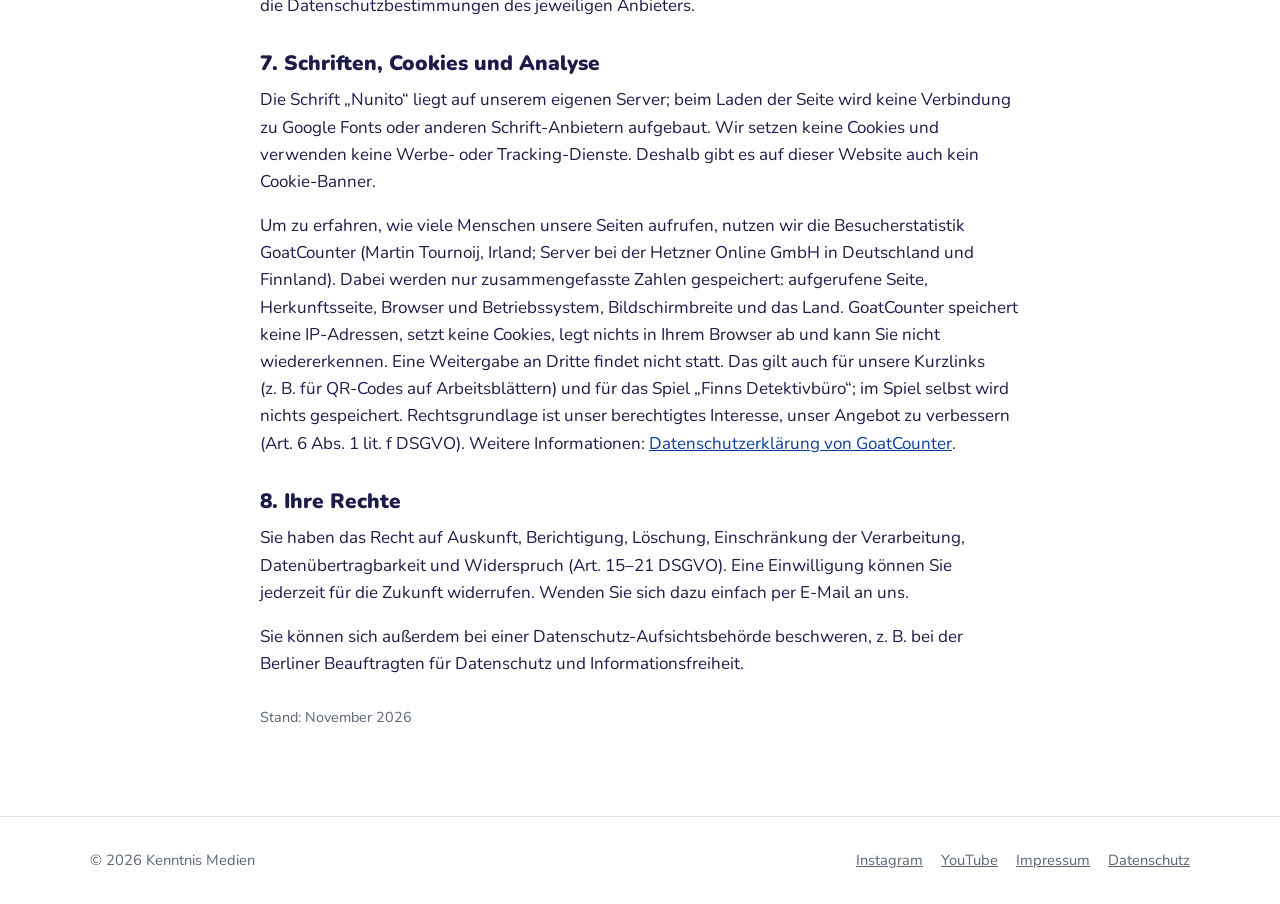
==== commit a1b06ef0: "Terminbuchung: Knopf „Termin aussuchen“ auf /schulen (Zeeg), Datenschutzerklärung Abschnitt 4 Termin" ====
--- a/datenschutz/index.html
+++ b/datenschutz/index.html
@@ -6,7 +6,7 @@
   <title>Datenschutz – Kenntnis Medien</title>
   <meta name="robots" content="noindex">
   <link rel="icon" href="../bilder/favicon.png">
-  <link rel="stylesheet" href="../style.css?v=34">
+  <link rel="stylesheet" href="../style.css?v=35">
 </head>
 <body>
   <header class="kopf">
@@ -37,17 +37,20 @@
       <h2>3. Kontakt per E-Mail</h2>
       <p>Wenn Sie uns eine E-Mail schreiben, verarbeiten wir Ihre Angaben, um Ihre Anfrage zu beantworten und ggf. ein Angebot zu erstellen (Art. 6 Abs. 1 lit. b DSGVO). Unser E-Mail-Postfach wird von der Gericke KG (MC-HOST24), Mühlenstr. 8a, 14167 Berlin, betrieben; dort werden Ihre Nachrichten in unserem Auftrag gespeichert. Wir löschen die Daten, sobald sie nicht mehr erforderlich sind und keine gesetzlichen Aufbewahrungspflichten bestehen.</p>
 
-      <h2>4. YouTube-Videos</h2>
+      <h2>4. Terminbuchung</h2>
+      <p>Für ein Kennenlerngespräch können Sie über einen Link einen Termin buchen. Dafür nutzen wir den Dienst Zeeg der Zeeg GmbH, Friedrichstr. 155, 10117 Berlin. Dabei verarbeiten wir die Angaben, die Sie bei der Buchung machen (Name, E-Mail-Adresse, Schule, Funktion, Telefonnummer, Ihre Nachricht und den gewählten Termin), um das Gespräch vorzubereiten und durchzuführen (Art. 6 Abs. 1 lit. b DSGVO). Zeeg speichert die Daten in unserem Auftrag auf Servern in Deutschland; mit Zeeg besteht ein Vertrag zur Auftragsverarbeitung. Der Termin wird außerdem in unseren Kalender bei Apple iCloud (Apple Distribution International Ltd., Hollyhill Industrial Estate, Cork, Irland) eingetragen. Wir löschen die Daten, sobald sie nicht mehr erforderlich sind. Weitere Informationen: <a href="https://zeeg.me/de/legal/privacy" rel="noopener">Datenschutzerklärung von Zeeg</a>.</p>
+
+      <h2>5. YouTube-Videos</h2>
       <p>Auf der Startseite und der Seite „Unterrichtsmaterial“ sind Videos von YouTube (Google Ireland Limited, Gordon House, Barrow Street, Dublin 4, Irland) im erweiterten Datenschutzmodus eingebunden. Die Videos werden erst geladen, wenn Sie auf das Vorschaubild klicken. Erst dann wird eine Verbindung zu YouTube aufgebaut, und YouTube erhält u. a. Ihre IP-Adresse und die Information, welche Seite Sie besucht haben. Dabei können Daten auch in die USA übermittelt werden; Google ist nach dem EU-US Data Privacy Framework zertifiziert. Rechtsgrundlage ist Ihre Einwilligung durch den Klick (Art. 6 Abs. 1 lit. a DSGVO, § 25 Abs. 1 TDDDG). Weitere Informationen: <a href="https://policies.google.com/privacy?hl=de" rel="noopener">Datenschutzerklärung von Google</a>.</p>
 
-      <h2>5. Links zu anderen Websites</h2>
+      <h2>6. Links zu anderen Websites</h2>
       <p>Die Links zu YouTube, Instagram, TikTok und zu Presseartikeln sind normale Verweise. Daten werden erst übertragen, wenn Sie einen Link anklicken und die jeweilige Seite öffnen. Dort gelten die Datenschutzbestimmungen des jeweiligen Anbieters.</p>
 
-      <h2>6. Schriften, Cookies und Analyse</h2>
+      <h2>7. Schriften, Cookies und Analyse</h2>
       <p>Die Schrift „Nunito“ liegt auf unserem eigenen Server; beim Laden der Seite wird keine Verbindung zu Google Fonts oder anderen Schrift-Anbietern aufgebaut. Wir setzen keine Cookies und verwenden keine Werbe- oder Tracking-Dienste. Deshalb gibt es auf dieser Website auch kein Cookie-Banner.</p>
       <p>Um zu erfahren, wie viele Menschen unsere Seiten aufrufen, nutzen wir die Besucherstatistik GoatCounter (Martin Tournoij, Irland; Server bei der Hetzner Online GmbH in Deutschland und Finnland). Dabei werden nur zusammengefasste Zahlen gespeichert: aufgerufene Seite, Herkunftsseite, Browser und Betriebssystem, Bildschirmbreite und das Land. GoatCounter speichert keine IP-Adressen, setzt keine Cookies, legt nichts in Ihrem Browser ab und kann Sie nicht wiedererkennen. Eine Weitergabe an Dritte findet nicht statt. Das gilt auch für unsere Kurzlinks (z.&nbsp;B. für QR-Codes auf Arbeitsblättern) und für das Spiel „Finns Detektivbüro“; im Spiel selbst wird nichts gespeichert. Rechtsgrundlage ist unser berechtigtes Interesse, unser Angebot zu verbessern (Art. 6 Abs. 1 lit. f DSGVO). Weitere Informationen: <a href="https://www.goatcounter.com/help/privacy" rel="noopener">Datenschutzerklärung von GoatCounter</a>.</p>
 
-      <h2>7. Ihre Rechte</h2>
+      <h2>8. Ihre Rechte</h2>
       <p>Sie haben das Recht auf Auskunft, Berichtigung, Löschung, Einschränkung der Verarbeitung, Datenübertragbarkeit und Widerspruch (Art. 15–21 DSGVO). Eine Einwilligung können Sie jederzeit für die Zukunft widerrufen. Wenden Sie sich dazu einfach per E-Mail an uns.</p>
       <p>Sie können sich außerdem bei einer Datenschutz-Aufsichtsbehörde beschweren, z. B. bei der Berliner Beauftragten für Datenschutz und Informationsfreiheit.</p>
 
--- a/style.css
+++ b/style.css
@@ -570,3 +570,46 @@
   .spiel-text { flex-basis: calc(100% - 60px); }
   .spiel-kasten .knopf { flex-basis: 100%; justify-content: center; }
 }
+
+/* Startseite: Wegweiser und Qualität (v=35) */
+.wege { display: grid; grid-template-columns: 1fr 1fr; gap: 22px; margin-top: 28px; }
+.weg { display: grid; grid-template-columns: 150px 1fr; background: var(--weiss); border: 2px solid var(--linie); border-radius: 22px; overflow: hidden; text-decoration: none; color: var(--dunkel); transition: transform .15s, border-color .15s, box-shadow .15s; }
+.weg:hover { transform: translateY(-2px); border-color: var(--blau); box-shadow: 0 8px 24px rgba(11,63,158,.12); }
+.weg-bild { background: #EAF1FF; display: flex; align-items: flex-end; justify-content: center; overflow: hidden; }
+.weg-bild img { width: 100%; height: 100%; object-fit: cover; }
+.weg-finn { background: linear-gradient(160deg, #EAF1FF, #C9DAFF); padding: 18px 10px 0; }
+.weg-finn img { object-fit: contain; height: auto; max-height: 220px; }
+.weg-inhalt { display: flex; flex-direction: column; gap: 8px; padding: 22px 22px 20px; }
+.weg-marke { align-self: flex-start; font-family: var(--rund); font-size: .8rem; font-weight: 800; color: var(--petrol); background: #E6F4F2; border-radius: 999px; padding: 3px 11px; }
+.weg-inhalt strong { font-family: var(--rund); font-weight: 900; font-size: 1.3rem; line-height: 1.2; color: var(--blau); }
+.weg-inhalt > span:not(.weg-marke):not(.weg-link) { color: var(--grau); }
+.weg-link { margin-top: auto; padding-top: 4px; font-family: var(--rund); font-weight: 800; color: var(--blau); }
+.wege-klein { display: grid; grid-template-columns: 1fr 1fr; gap: 22px; margin-top: 18px; }
+.wege-klein a { display: flex; gap: 14px; align-items: center; padding: 14px 18px; border-radius: 18px; background: var(--hell); color: var(--dunkel); text-decoration: none; border: 1px solid var(--linie); }
+.wege-klein a:hover { border-color: var(--blau); }
+.wege-klein img { width: 44px; height: 44px; flex: none; }
+.wege-klein span { color: var(--grau); line-height: 1.35; }
+.wege-klein strong { display: block; font-family: var(--rund); font-weight: 900; color: var(--dunkel); }
+.qualitaet { background: var(--dunkel); color: var(--weiss); }
+.qualitaet h2 { color: var(--weiss); }
+.qualitaet .kennzeile { background: rgba(250,204,21,.16); color: var(--gelb); }
+.qualitaet-raster { display: grid; grid-template-columns: repeat(4, 1fr); gap: 20px; margin-top: 28px; }
+.qualitaet-raster > div { background: var(--weiss); border-radius: 20px; padding: 22px; border-top: 4px solid var(--gelb); color: var(--dunkel); }
+.qualitaet-raster img { width: 44px; height: 44px; margin-bottom: 10px; }
+.qualitaet-raster h3 { font-size: 1.1rem; color: var(--blau); }
+.qualitaet-raster p { margin: 0; color: var(--grau); font-size: .97rem; }
+@media (max-width: 980px) { .qualitaet-raster { grid-template-columns: 1fr 1fr; } }
+@media (max-width: 860px) { .wege { grid-template-columns: 1fr; } }
+@media (max-width: 560px) {
+  .weg { grid-template-columns: 1fr; }
+  .weg-bild { height: 170px; }
+  .weg-finn img { max-height: 160px; width: auto; }
+  .wege-klein, .qualitaet-raster { grid-template-columns: 1fr; }
+}
+@media (max-width: 560px) {
+  .qualitaet-raster { gap: 12px; }
+  .qualitaet-raster > div { display: grid; grid-template-columns: 40px 1fr; column-gap: 12px; padding: 16px; }
+  .qualitaet-raster img { width: 40px; height: 40px; grid-row: span 2; margin: 0; }
+  .qualitaet-raster h3 { margin-bottom: 4px; }
+  .qualitaet-raster p { font-size: .93rem; }
+}
